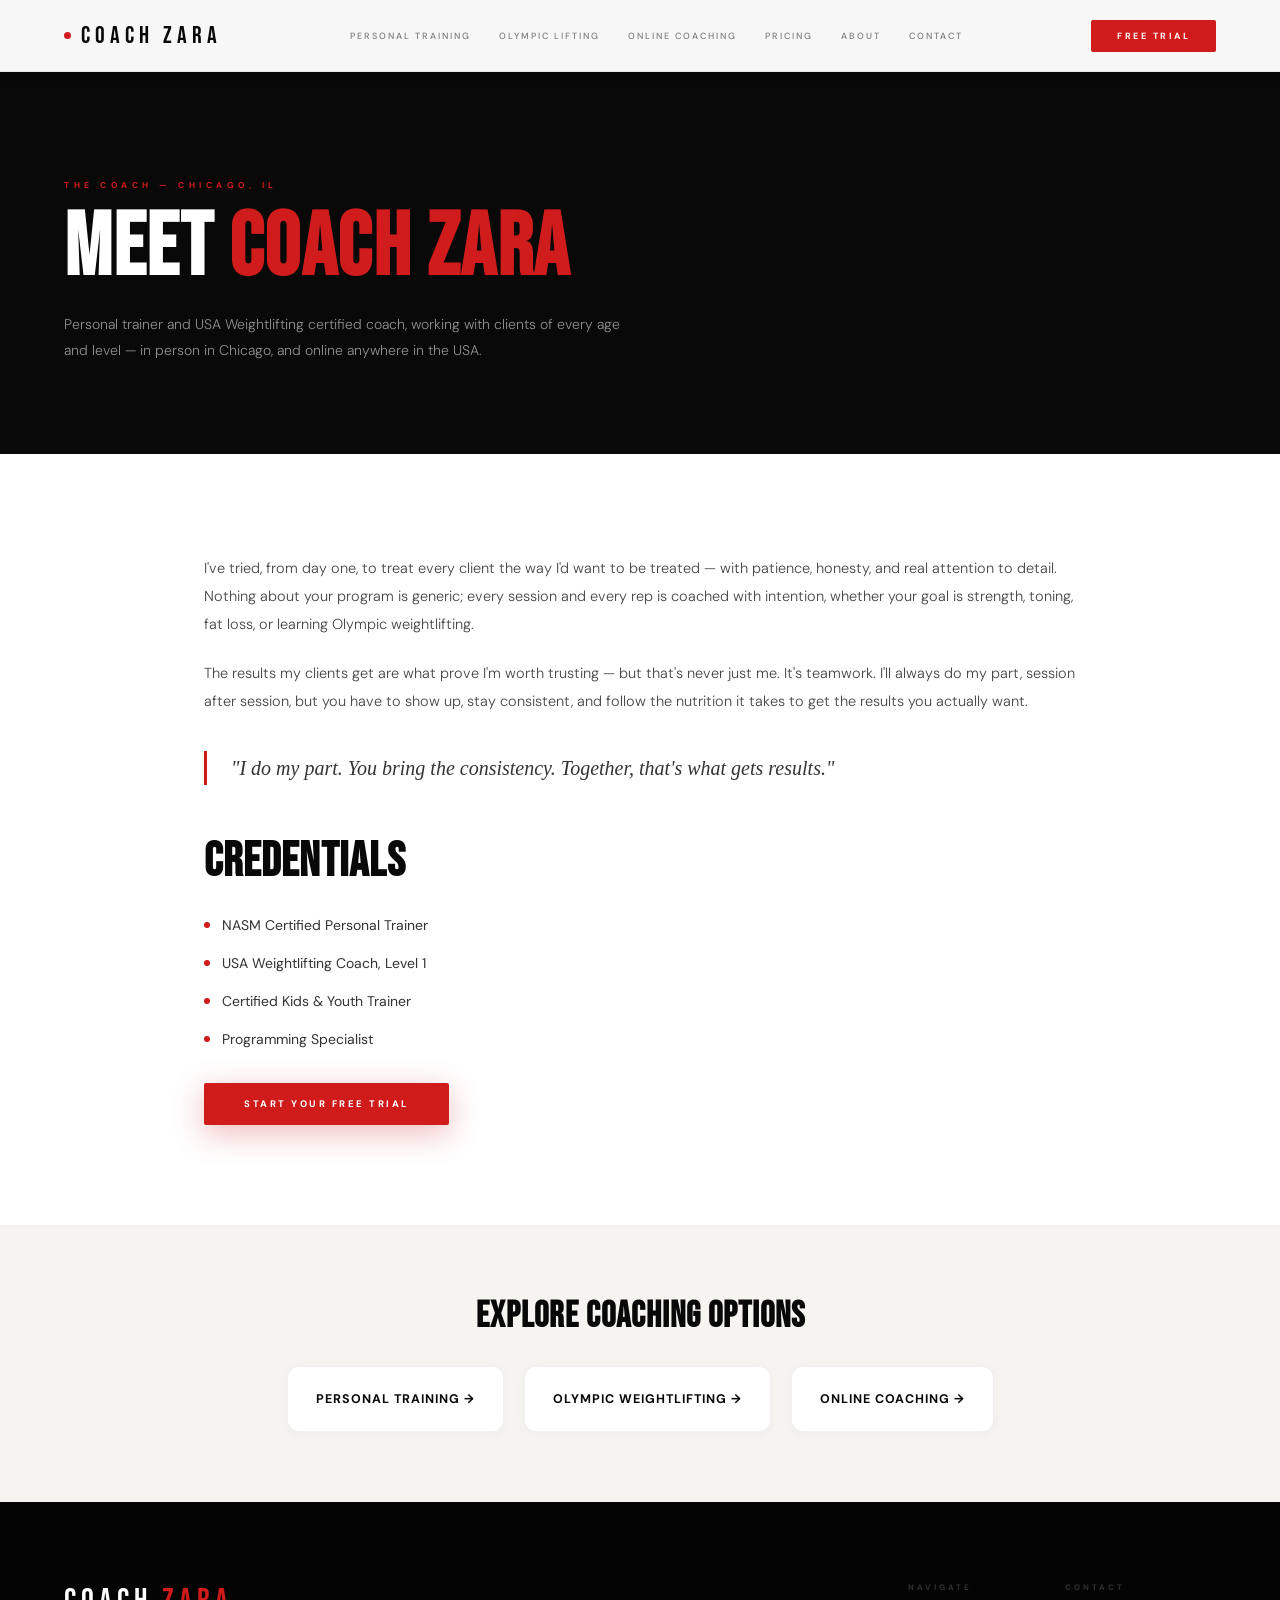
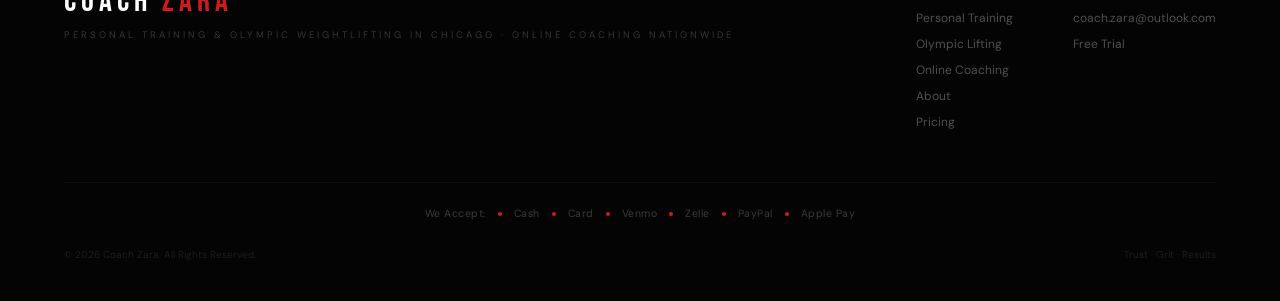
==== about.html @ c3acd4e8 "Add files via upload" ====
<!DOCTYPE html>
<html lang="en">
<head>
<meta charset="UTF-8">
<meta name="viewport" content="width=device-width, initial-scale=1.0">
<title>About Coach Zara | Personal Trainer in Chicago</title>
<meta name="description" content="Meet Coach Zara — NASM certified personal trainer and USA Weightlifting Level 1 coach in Chicago, training clients of all ages and fitness levels in person and online.">
<link rel="canonical" href="https://coachzara.com/about.html">
<meta property="og:title" content="About Coach Zara">
<meta property="og:description" content="NASM certified personal trainer and USA Weightlifting Level 1 coach based in Chicago.">
<meta property="og:type" content="website">
<meta property="og:url" content="https://coachzara.com/about.html">
<meta property="og:image" content="https://coachzara.com/coach-zara.jpg">
<meta name="twitter:card" content="summary_large_image">
<link rel="preconnect" href="https://fonts.googleapis.com">
<link href="https://fonts.googleapis.com/css2?family=Bebas+Neue&family=DM+Sans:ital,opsz,wght@0,9..40,200;0,9..40,300;0,9..40,400;0,9..40,500;0,9..40,700;1,9..40,300;1,9..40,400&display=swap" rel="stylesheet">
<link rel="stylesheet" href="style.css">
</head>
<body class="subpage">

<!-- NAV -->
<nav id="main-nav" class="solid">
  <a href="index.html" class="nav-logo"><span class="nav-dot"></span>COACH ZARA</a>
  <ul class="nav-links">
    <li><a href="personal-training-chicago.html">Personal Training</a></li>
    <li><a href="olympic-weightlifting-chicago.html">Olympic Lifting</a></li>
    <li><a href="online-coaching.html">Online Coaching</a></li>
    <li><a href="index.html#pricing">Pricing</a></li>
    <li><a href="about.html">About</a></li>
    <li><a href="index.html#contact">Contact</a></li>
  </ul>
  <a href="index.html#trial" class="nav-cta">Free Trial</a>
</nav>

<!-- HERO -->
<section class="page-hero">
  <div class="page-hero-eyebrow">The Coach — Chicago, IL</div>
  <h1 class="page-hero-h1">MEET <span class="red">COACH ZARA</span></h1>
  <p class="page-hero-sub">Personal trainer and USA Weightlifting certified coach, working with clients of every age and level — in person in Chicago, and online anywhere in the USA.</p>
</section>

<!-- CONTENT -->
<section class="content-section">
  <p class="content-p">I've tried, from day one, to treat every client the way I'd want to be treated — with patience, honesty, and real attention to detail. Nothing about your program is generic; every session and every rep is coached with intention, whether your goal is strength, toning, fat loss, or learning Olympic weightlifting.</p>
  <p class="content-p">The results my clients get are what prove I'm worth trusting — but that's never just me. It's teamwork. I'll always do my part, session after session, but you have to show up, stay consistent, and follow the nutrition it takes to get the results you actually want.</p>
  <div class="about-quote" style="margin:36px 0;">
    <p style="font-family:'Playfair Display',serif;font-style:italic;font-size:20px;color:#333;">"I do my part. You bring the consistency. Together, that's what gets results."</p>
  </div>

  <h2 class="content-h2" style="margin-top:48px;">Credentials</h2>
  <ul class="content-list">
    <li>NASM Certified Personal Trainer</li>
    <li>USA Weightlifting Coach, Level 1</li>
    <li>Certified Kids & Youth Trainer</li>
    <li>Programming Specialist</li>
  </ul>

  <div class="hero-btns" style="margin-top:32px;">
    <a href="index.html#trial" class="btn-red">Start Your Free Trial</a>
  </div>
</section>

<!-- RELATED -->
<section class="related-links">
  <div class="related-links-inner">
    <h3>Explore Coaching Options</h3>
    <div class="related-grid">
      <a href="personal-training-chicago.html" class="related-card">Personal Training →</a>
      <a href="olympic-weightlifting-chicago.html" class="related-card">Olympic Weightlifting →</a>
      <a href="online-coaching.html" class="related-card">Online Coaching →</a>
    </div>
  </div>
</section>

<!-- FOOTER -->
<footer>
  <div class="ft">
    <div class="ft-top">
      <div><div class="ft-logo">COACH <span>ZARA</span></div><div class="ft-sub">Personal Training & Olympic Weightlifting in Chicago · Online Coaching Nationwide</div></div>
      <div class="ft-links">
        <div class="ftc"><h5>Navigate</h5><ul><li><a href="personal-training-chicago.html">Personal Training</a></li><li><a href="olympic-weightlifting-chicago.html">Olympic Lifting</a></li><li><a href="online-coaching.html">Online Coaching</a></li><li><a href="about.html">About</a></li><li><a href="index.html#pricing">Pricing</a></li></ul></div>
        <div class="ftc"><h5>Contact</h5><ul><li><a href="mailto:coach.zara@outlook.com">coach.zara@outlook.com</a></li><li><a href="index.html#trial">Free Trial</a></li></ul></div>
      </div>
    </div>
    <div class="ft-payment"><span>We Accept:</span><div class="pdot"></div><span>Cash</span><div class="pdot"></div><span>Card</span><div class="pdot"></div><span>Venmo</span><div class="pdot"></div><span>Zelle</span><div class="pdot"></div><span>PayPal</span><div class="pdot"></div><span>Apple Pay</span></div>
    <div class="ft-bot"><p>© 2026 Coach Zara. All Rights Reserved.</p><p>Trust · Grit · Results</p></div>
  </div>
</footer>

<script>
window.addEventListener('scroll',()=>document.getElementById('main-nav').classList.toggle('solid',scrollY>10),{passive:true});
</script>
</body>
</html>
---- style.css ----
:root{
  --red:#D01B1B;--blk:#080808;--white:#fff;--off:#F6F4F1;--gray:#888;
  --redglow:rgba(208,27,27,.18);
}
*,*::before,*::after{margin:0;padding:0;box-sizing:border-box;}
html{scroll-behavior:smooth;}
body{font-family:'DM Sans',sans-serif;background:var(--white);color:var(--blk);overflow-x:hidden;cursor:none;}

/* grain */
body::after{content:'';position:fixed;inset:0;pointer-events:none;z-index:99900;
  opacity:.025;mix-blend-mode:overlay;
  background-image:url("data:image/svg+xml,%3Csvg viewBox='0 0 512 512' xmlns='http://www.w3.org/2000/svg'%3E%3Cfilter id='g'%3E%3CfeTurbulence type='fractalNoise' baseFrequency='0.75' numOctaves='4' stitchTiles='stitch'/%3E%3C/filter%3E%3Crect width='100%25' height='100%25' filter='url(%23g)'/%3E%3C/svg%3E");}

/* scroll progress */
#prog{position:fixed;top:0;left:0;height:2px;background:var(--red);z-index:99999;width:0;pointer-events:none;}

/* cursor */
#cur{position:fixed;width:8px;height:8px;background:var(--red);border-radius:50%;pointer-events:none;z-index:99990;transform:translate(-50%,-50%);}
#curR{position:fixed;width:32px;height:32px;border:1.5px solid var(--red);border-radius:50%;pointer-events:none;z-index:99989;transform:translate(-50%,-50%);opacity:.4;transition:width .25s,height .25s,opacity .25s;}
body.hov #curR{width:50px;height:50px;opacity:.7;}

/* loader */
#loader{position:fixed;inset:0;background:var(--blk);z-index:99980;display:flex;flex-direction:column;align-items:center;justify-content:center;transition:opacity .9s,visibility .9s;}
#loader.gone{opacity:0;visibility:hidden;pointer-events:none;}
.ldr-name{font-family:'Bebas Neue',sans-serif;font-size:80px;color:#fff;letter-spacing:10px;opacity:0;animation:fup .7s .2s forwards;}
.ldr-rule{width:0;height:1px;background:var(--red);margin-top:18px;animation:lrule 1.8s .4s ease forwards;}
.ldr-sub{font-size:9px;letter-spacing:6px;text-transform:uppercase;color:rgba(255,255,255,.3);margin-top:14px;opacity:0;animation:fup .6s .6s forwards;}
@keyframes fup{from{opacity:0;transform:translateY(14px)}to{opacity:1;transform:none}}
@keyframes lrule{to{width:200px;}}

/* nav */
nav{position:fixed;top:0;left:0;right:0;z-index:9000;display:flex;align-items:center;justify-content:space-between;padding:0 64px;height:72px;transition:all .4s;}
nav.solid{background:rgba(255,255,255,.97);backdrop-filter:blur(24px);border-bottom:1px solid rgba(0,0,0,.05);box-shadow:0 2px 24px rgba(0,0,0,.04);}
.nav-logo{font-family:'Bebas Neue',sans-serif;font-size:24px;letter-spacing:5px;color:#fff;text-decoration:none;display:flex;align-items:center;gap:10px;transition:color .3s;}
nav.solid .nav-logo{color:var(--blk);}
.nav-dot{width:7px;height:7px;background:var(--red);border-radius:50%;flex-shrink:0;animation:pulse 2s infinite;}
@keyframes pulse{0%,100%{box-shadow:0 0 0 0 var(--redglow)}50%{box-shadow:0 0 0 8px transparent}}
.nav-links{display:flex;list-style:none;}
.nav-links a{display:block;padding:0 14px;height:72px;line-height:72px;font-size:9px;letter-spacing:2px;font-weight:500;text-transform:uppercase;color:rgba(255,255,255,.6);text-decoration:none;position:relative;transition:color .2s;}
nav.solid .nav-links a{color:rgba(0,0,0,.5);}
.nav-links a::after{content:'';position:absolute;bottom:16px;left:14px;right:14px;height:1.5px;background:var(--red);transform:scaleX(0);transform-origin:left;transition:transform .3s;}
.nav-links a:hover{color:#fff;}
nav.solid .nav-links a:hover{color:var(--blk);}
.nav-links a:hover::after{transform:scaleX(1);}
.nav-cta{padding:10px 26px;background:var(--red);color:#fff;font-size:9px;letter-spacing:2.5px;font-weight:700;text-transform:uppercase;text-decoration:none;border-radius:2px;transition:background .25s,transform .2s;}
.nav-cta:hover{background:#ff2020;transform:translateY(-1px);}

/* ══════════════════════════════════════════════════════
   MEGA VIDEO ZONE
   ─ One fixed video behind sections 1, 2, 3
   ─ #video-zone is a tall wrapper div that defines
     how long the video "lasts" on screen
   ─ The fixed video fills viewport and stays put
   ─ All content (hero, marquee, services) is layered
     ON TOP with z-index, scrolling normally
   ─ When you scroll past #video-zone, the video
     disappears behind the next section
══════════════════════════════════════════════════════ */

/* The tall zone that the fixed video is "attached to" */
#video-zone{
  position:relative; /* so children with absolute positioning anchor here */
}

/* Fixed video — stays locked to viewport while inside the zone */
#bg-video-wrap{
  position:sticky;
  top:0;
  height:100vh;
  overflow:hidden;
  z-index:0;
}
#bg-video-wrap video{
  position:absolute;
  top:50%;left:50%;
  width:100%;
  min-height:100%;
  transform:translate(-50%,-50%);
  object-fit:cover;
  will-change:transform;
}
.bg-overlay{
  position:absolute;
  inset:0;
  /* gradient adapts as user scrolls deeper — JS updates opacity */
  background:linear-gradient(160deg,rgba(8,8,8,.88) 0%,rgba(8,8,8,.55) 55%,rgba(8,8,8,.12) 100%);
  transition:background .3s;
  pointer-events:none;
}

/* scrub progress bar fixed to bottom of viewport only while in zone */
#zone-prog{
  position:fixed;
  bottom:0;left:0;
  height:2px;
  background:var(--red);
  width:0%;
  z-index:8000;
  pointer-events:none;
  opacity:0;
  transition:opacity .3s;
}
#zone-prog.visible{opacity:1;}

/* All content inside #video-zone sits on top of the video */
.zone-content{
  position:relative;
  z-index:2;
  margin-top:-100vh; /* overlap the sticky video — content starts at top */
}

/* ── HERO ── */
.hero{
  min-height:100vh;
  display:flex;
  flex-direction:column;
  justify-content:center;
  padding:0 64px;
  padding-top:72px;
  position:relative;
}
@keyframes slideup{from{opacity:0;transform:translateY(20px)}to{opacity:1;transform:none}}
.hero-badge{display:inline-flex;align-items:center;gap:10px;padding:6px 16px;border:1px solid rgba(208,27,27,.4);border-radius:20px;width:fit-content;margin-bottom:28px;opacity:0;animation:slideup .6s 2.3s forwards;}
.hbdot{width:6px;height:6px;background:var(--red);border-radius:50%;animation:pulse 1.5s infinite;}
.hbtxt{font-size:8.5px;letter-spacing:3px;font-weight:700;text-transform:uppercase;color:var(--red);}
.hero-h1{font-family:'Bebas Neue',sans-serif;font-size:clamp(72px,10.5vw,148px);line-height:.88;letter-spacing:2px;color:#fff;margin-bottom:20px;opacity:0;animation:slideup .9s 2.4s forwards;}
.hero-h1 .red{color:var(--red);}
.hero-h1 .outline{-webkit-text-stroke:1.5px rgba(255,255,255,.3);color:transparent;}
.hero-sub{font-size:14px;color:rgba(255,255,255,.5);line-height:1.9;max-width:400px;font-weight:300;opacity:0;animation:slideup .6s 2.6s forwards;}
.hero-btns{display:flex;align-items:center;gap:18px;margin-top:36px;opacity:0;animation:slideup .6s 2.8s forwards;}
.hero-scroll-hint{position:absolute;bottom:40px;left:64px;display:flex;align-items:center;gap:12px;opacity:0;animation:slideup .5s 3.2s forwards;}
.hero-scroll-hint span{font-size:8px;letter-spacing:4px;text-transform:uppercase;color:rgba(255,255,255,.3);}
.scroll-line{width:48px;height:1px;background:rgba(255,255,255,.15);overflow:hidden;}
.scroll-line::after{content:'';display:block;width:100%;height:100%;background:var(--red);transform:translateX(-100%);animation:scrollpulse 2s 3.5s ease-in-out infinite;}
@keyframes scrollpulse{0%{transform:translateX(-100%)}100%{transform:translateX(100%)}}

/* buttons */
.btn-red{padding:15px 40px;background:var(--red);color:#fff;font-size:9.5px;letter-spacing:2.5px;font-weight:700;text-transform:uppercase;text-decoration:none;border-radius:2px;position:relative;overflow:hidden;transition:transform .2s,box-shadow .3s;box-shadow:0 8px 32px rgba(208,27,27,.3);}
.btn-red::before{content:'';position:absolute;inset:0;background:rgba(255,255,255,.12);transform:translateX(-101%);transition:transform .35s;}
.btn-red:hover::before{transform:translateX(0);}
.btn-red:hover{transform:translateY(-2px);box-shadow:0 16px 48px rgba(208,27,27,.45);}
.btn-ghost{font-size:9.5px;letter-spacing:2px;font-weight:600;text-transform:uppercase;color:rgba(255,255,255,.6);text-decoration:none;display:flex;align-items:center;gap:10px;transition:color .2s;}
.btn-ghost:hover{color:#fff;}
.bgarr{width:36px;height:36px;border-radius:50%;border:1.5px solid rgba(255,255,255,.2);display:flex;align-items:center;justify-content:center;transition:all .3s;}
.btn-ghost:hover .bgarr{background:var(--red);border-color:var(--red);}

/* ── MARQUEE — inside zone so video shows through ── */
.marquee{overflow:hidden;background:rgba(0,0,0,.7);backdrop-filter:blur(8px);padding:13px 0;border-top:1px solid rgba(255,255,255,.05);border-bottom:1px solid rgba(255,255,255,.05);}
.mq-track{display:flex;width:max-content;animation:mq 24s linear infinite;}
.mq-item{display:flex;align-items:center;gap:22px;padding:0 22px;white-space:nowrap;font-size:9.5px;font-weight:700;letter-spacing:3px;text-transform:uppercase;color:rgba(255,255,255,.5);}
.mq-sep{width:4px;height:4px;background:var(--red);border-radius:50%;}
@keyframes mq{from{transform:translateX(0)}to{transform:translateX(-50%)}}

/* ── SERVICES — inside zone, semi-transparent bg so video peeks through ── */
.services{padding:80px 64px 120px;}
.services-inner-bg{
  position:absolute;inset:0;
  background:linear-gradient(to bottom,rgba(8,8,8,.82) 0%,rgba(8,8,8,.92) 100%);
  pointer-events:none;
}
.services-content{position:relative;z-index:1;}
.svc-grid{display:grid;grid-template-columns:repeat(3,1fr);gap:1px;background:rgba(255,255,255,.06);max-width:1240px;margin:64px auto 0;}
.svc-card{background:rgba(255,255,255,.03);border:1px solid rgba(255,255,255,.06);padding:40px 32px;position:relative;overflow:hidden;cursor:none;transition:background .3s,border-color .3s;}
.svc-card::before{content:'';position:absolute;inset:0;background:var(--red);clip-path:polygon(0 100%,100% 100%,100% 100%,0 100%);transition:clip-path .55s cubic-bezier(.77,0,.18,1);opacity:.85;}
.svc-card:hover::before{clip-path:polygon(0 0,100% 0,100% 100%,0 100%);}
.svc-card::after{content:'';position:absolute;bottom:0;left:0;right:0;height:2px;background:var(--red);transform:scaleX(0);transition:transform .4s;}
.svc-card:hover::after{transform:scaleX(1);}
.svc-z{position:relative;z-index:1;}
.svc-num{font-family:'Bebas Neue',sans-serif;font-size:48px;color:rgba(255,255,255,.06);line-height:1;margin-bottom:8px;transition:color .3s;}
.svc-card:hover .svc-num{color:rgba(255,255,255,.12);}
.svc-icon{width:40px;height:40px;background:rgba(208,27,27,.15);border-radius:6px;display:flex;align-items:center;justify-content:center;margin-bottom:16px;transition:background .3s;}
.svc-card:hover .svc-icon{background:rgba(255,255,255,.15);}
.svc-icon svg{stroke:var(--red);transition:stroke .3s;}
.svc-card:hover .svc-icon svg{stroke:#fff;}
.svc-name{font-size:11px;font-weight:700;letter-spacing:2px;text-transform:uppercase;color:#fff;margin-bottom:10px;}
.svc-desc{font-size:12px;color:rgba(255,255,255,.45);line-height:1.85;font-weight:300;transition:color .3s;}
.svc-card:hover .svc-desc{color:rgba(255,255,255,.75);}
.svc-price{margin-top:16px;font-size:10.5px;font-weight:700;letter-spacing:1.5px;text-transform:uppercase;color:var(--red);}
.svc-card:hover .svc-price{color:#fff;}
.svc-arr{position:absolute;top:24px;right:24px;width:26px;height:26px;border:1px solid rgba(255,255,255,.12);border-radius:50%;display:flex;align-items:center;justify-content:center;z-index:2;transition:all .35s;}
.svc-card:hover .svc-arr{background:rgba(255,255,255,.2);border-color:rgba(255,255,255,.3);transform:rotate(45deg);}
.svc-card:hover .svc-arr svg{stroke:#fff;}
.svc-price{font-size:15px;font-weight:700;color:var(--red);letter-spacing:.5px;margin-top:14px;}

/* section eyebrow shared */
.seyebrow{display:flex;align-items:center;justify-content:center;gap:14px;margin-bottom:14px;}
.ey-line{width:32px;height:1.5px;background:var(--red);}
.ey-txt{font-size:8.5px;letter-spacing:4.5px;text-transform:uppercase;font-weight:700;color:var(--red);}
.sh2{font-family:'Bebas Neue',sans-serif;font-size:clamp(40px,5.5vw,72px);letter-spacing:2px;text-align:center;line-height:1;}
.sh2.light{color:#fff;}
.sh2.dark{color:var(--blk);}
.ssub{font-size:13.5px;line-height:1.9;font-weight:300;text-align:center;max-width:560px;margin:14px auto 0;}
.ssub.light{color:rgba(255,255,255,.45);}
.ssub.dark{color:var(--gray);}

/* ─── EVERYTHING BELOW video zone is solid white ─── */

/* reveal animations */
.rv{opacity:0;transform:translateY(32px);transition:opacity .8s ease,transform .8s ease;}
.rv-l{opacity:0;transform:translateX(-32px);transition:opacity .8s ease,transform .8s ease;}
.rv-r{opacity:0;transform:translateX(32px);transition:opacity .8s ease,transform .8s ease;}
.rv.on,.rv-l.on,.rv-r.on{opacity:1;transform:none;}
.d1{transition-delay:.07s}.d2{transition-delay:.14s}.d3{transition-delay:.21s}
.d4{transition-delay:.28s}.d5{transition-delay:.35s}.d6{transition-delay:.42s}

/* ── VIDEO BREAK (video 1 again, scrub) — between focus and certs ── */
.scrub-box{
  position:relative;
  width:100%;
  overflow:hidden;
  display:block;
}
.scrub-video{
  position:relative;
  width:100%;
  height:100%;
}
.scrub-video video{
  width:100%;
  height:100%;
  object-fit:cover;
  display:block;
}
/* overlay and text anchor to the scrub-box, not the video */
.scrub-overlay-grad{
  position:absolute;
  inset:0;
  pointer-events:none;
  z-index:1;
}
.scrub-text-layer{
  position:absolute;
  inset:0;
  display:flex;
  flex-direction:column;
  justify-content:center;
  padding:0 64px;
  z-index:2;
}
.scrub-prog-bar{
  position:absolute;
  bottom:0;left:0;
  height:3px;
  background:var(--red);
  width:0%;
  z-index:3;
  transition:width .08s linear;
}

.break-text-inner{max-width:640px;}
.bt-eye{font-size:8.5px;letter-spacing:5px;text-transform:uppercase;color:var(--red);margin-bottom:14px;opacity:0;transform:translateY(14px);transition:opacity .7s,transform .7s;}
.bt-h{font-family:'Bebas Neue',sans-serif;font-size:clamp(48px,7.5vw,100px);color:#fff;line-height:.9;letter-spacing:2px;margin-bottom:18px;opacity:0;transform:translateY(18px);transition:opacity .7s .1s,transform .7s .1s;}
.bt-p{font-size:14px;color:rgba(255,255,255,.48);line-height:1.9;font-weight:300;max-width:480px;opacity:0;transform:translateY(12px);transition:opacity .7s .18s,transform .7s .18s;}
.break-text-inner.vis .bt-eye,.break-text-inner.vis .bt-h,.break-text-inner.vis .bt-p{opacity:1;transform:none;}
.bt-right-inner{max-width:560px;text-align:right;}
.bt-q{font-family:'Playfair Display',serif;font-size:clamp(26px,3.5vw,52px);font-style:italic;color:#fff;line-height:1.25;margin-bottom:14px;opacity:0;transform:translateX(16px);transition:opacity .8s,transform .8s;}
.bt-q em{font-style:normal;color:var(--red);}
.bt-by{font-size:9px;letter-spacing:4px;text-transform:uppercase;color:rgba(255,255,255,.28);opacity:0;transform:translateX(10px);transition:opacity .8s .15s,transform .8s .15s;}
.bt-right-inner.vis .bt-q,.bt-right-inner.vis .bt-by{opacity:1;transform:none;}

/* ── FOCUS ── */
.focus{background:var(--off);padding:120px 64px;}
.focus-grid{display:grid;grid-template-columns:1fr 1fr;gap:2px;max-width:1240px;margin:64px auto 0;background:rgba(0,0,0,.05);}
.fc{background:var(--white);padding:60px 52px;position:relative;overflow:hidden;cursor:none;transition:transform .3s,box-shadow .3s;}
.fc:hover{transform:translateY(-4px);box-shadow:0 24px 60px rgba(0,0,0,.07);}
.fc::before{content:'';position:absolute;top:0;left:0;width:3px;height:0;background:var(--red);transition:height .5s cubic-bezier(.77,0,.18,1);}
.fc.on::before,.fc:hover::before{height:100%;}
.fc-tag{font-size:8px;letter-spacing:3px;text-transform:uppercase;font-weight:700;color:var(--red);margin-bottom:14px;}
.fc-h{font-family:'Bebas Neue',sans-serif;font-size:clamp(28px,3.2vw,46px);color:var(--blk);letter-spacing:1px;line-height:.95;margin-bottom:16px;}
.fc-p{font-size:13px;color:#555;line-height:2;font-weight:300;}

/* ── CERTS ── */
.certs{background:var(--blk);padding:120px 64px;}
.certs-grid{display:grid;grid-template-columns:repeat(4,1fr);gap:2px;max-width:1240px;margin:64px auto 0;background:rgba(255,255,255,.03);}
.cert{background:var(--blk);padding:48px 28px;text-align:center;position:relative;overflow:hidden;cursor:none;transition:background .3s;}
.cert::before{content:'';position:absolute;top:0;left:0;right:0;height:2px;background:var(--red);transform:scaleX(0);transform-origin:left;transition:transform .45s cubic-bezier(.77,0,.18,1);}
.cert.on::before,.cert:hover::before{transform:scaleX(1);}
.cert:hover{background:#111;}
.ci-box{width:52px;height:52px;border:1.5px solid rgba(208,27,27,.25);border-radius:50%;display:flex;align-items:center;justify-content:center;margin:0 auto 18px;transition:all .3s;}
.cert:hover .ci-box{background:var(--red);border-color:var(--red);}
.ci-box svg{stroke:var(--red);transition:stroke .3s;}
.cert:hover .ci-box svg{stroke:#fff;}
.cert-name{font-size:10px;font-weight:700;letter-spacing:2px;text-transform:uppercase;color:#fff;line-height:1.5;}
.cert-extra{max-width:1240px;margin:40px auto 0;display:flex;align-items:center;justify-content:center;gap:12px;color:rgba(255,255,255,.28);font-size:11px;letter-spacing:1px;}
.cedot{width:5px;height:5px;background:var(--red);border-radius:50%;}

/* ── ONLINE ── */
.online{background:var(--white);padding:120px 64px;}
.online-grid{display:grid;grid-template-columns:1fr 1fr;gap:56px;max-width:1240px;margin:64px auto 0;}
.oc{padding:52px;border:1px solid rgba(0,0,0,.07);position:relative;overflow:hidden;transition:border-color .35s,box-shadow .35s;cursor:none;}
.oc::after{content:'';position:absolute;bottom:0;left:0;width:0;height:3px;background:var(--red);transition:width .55s cubic-bezier(.77,0,.18,1);}
.oc:hover{border-color:rgba(208,27,27,.2);box-shadow:0 14px 52px rgba(208,27,27,.07);}
.oc:hover::after{width:100%;}
.oc-bg{font-family:'Bebas Neue',sans-serif;font-size:90px;color:rgba(0,0,0,.03);position:absolute;top:14px;right:22px;line-height:1;pointer-events:none;}
.oc-tag{font-size:8px;letter-spacing:3px;text-transform:uppercase;font-weight:700;color:var(--red);margin-bottom:11px;}
.oc-h{font-family:'Bebas Neue',sans-serif;font-size:42px;letter-spacing:1px;color:var(--blk);margin-bottom:14px;}
.oc-p{font-size:13px;color:#555;line-height:1.95;font-weight:300;margin-bottom:18px;}
.oc-list{list-style:none;display:flex;flex-direction:column;gap:9px;}
.oc-list li{font-size:12px;color:#444;display:flex;align-items:flex-start;gap:10px;}
.oc-list li::before{content:'';width:5px;height:5px;background:var(--red);border-radius:50%;flex-shrink:0;margin-top:6px;}

/* ── ABOUT ── */
.about{background:var(--white);padding:120px 64px;}
.about-grid{display:grid;grid-template-columns:.85fr 1.15fr;gap:72px;max-width:1180px;margin:64px auto 0;align-items:center;}
.about-photo{aspect-ratio:4/5;background:linear-gradient(160deg,#f7f6f4,#ececea);border-radius:16px;display:flex;flex-direction:column;align-items:center;justify-content:center;gap:14px;text-align:center;position:relative;overflow:hidden;box-shadow:0 20px 50px rgba(0,0,0,.1);}
.about-photo::before{content:'';position:absolute;inset:0;background:linear-gradient(160deg,transparent 40%,rgba(208,27,27,.05) 100%);pointer-events:none;}
.about-photo svg{stroke:#c4c4c0;position:relative;z-index:1;}
.about-photo span{font-size:9.5px;letter-spacing:2px;text-transform:uppercase;font-weight:700;color:#aaa;max-width:180px;line-height:1.7;position:relative;z-index:1;}
.about-eyebrow{font-size:8.5px;letter-spacing:4.5px;text-transform:uppercase;font-weight:700;color:var(--red);margin-bottom:14px;}
.about-h{font-family:'Bebas Neue',sans-serif;font-size:clamp(34px,4.2vw,58px);color:var(--blk);letter-spacing:1px;line-height:.95;margin-bottom:24px;}
.about-p{font-size:14px;color:#444;line-height:1.95;font-weight:300;margin-bottom:18px;}
.about-p:last-of-type{margin-bottom:0;}
.about-quote{border-left:3px solid var(--red);padding-left:24px;margin-top:30px;}
.about-quote p{font-family:'Playfair Display',serif;font-style:italic;font-size:17px;color:var(--blk);line-height:1.7;}
.about-stats{display:flex;gap:0;margin-top:36px;padding-top:28px;border-top:1px solid rgba(0,0,0,.07);}
.about-stat{flex:1;padding-right:24px;}
.about-stat-num{font-family:'Bebas Neue',sans-serif;font-size:32px;color:var(--red);letter-spacing:.5px;line-height:1;}
.about-stat-lbl{font-size:9px;letter-spacing:1.5px;text-transform:uppercase;color:#999;margin-top:8px;font-weight:600;}

/* ── PRICING ── */
.pricing{background:var(--off);padding:120px 64px;}
.price-grid{display:grid;grid-template-columns:1fr;gap:22px;max-width:900px;margin:64px auto 0;}
.price-card{background:var(--white);border:1px solid rgba(0,0,0,.06);border-radius:14px;padding:40px 40px 36px;position:relative;overflow:hidden;transition:transform .3s,box-shadow .3s,border-color .3s;box-shadow:0 2px 18px rgba(0,0,0,.03);}
.price-card:hover{transform:translateY(-5px);box-shadow:0 26px 60px rgba(0,0,0,.09);border-color:rgba(208,27,27,.15);}
.price-card::before{content:'';position:absolute;top:0;left:0;width:100%;height:3px;background:var(--red);transform:scaleX(0);transform-origin:left;transition:transform .5s cubic-bezier(.77,0,.18,1);}
.price-card.on::before,.price-card:hover::before{transform:scaleX(1);}
.price-card.full{grid-column:1 / -1;}
.price-icon{width:46px;height:46px;border-radius:12px;background:rgba(208,27,27,.08);display:flex;align-items:center;justify-content:center;margin-bottom:20px;transition:background .3s;}
.price-card:hover .price-icon{background:var(--red);}
.price-icon svg{stroke:var(--red);transition:stroke .3s;}
.price-card:hover .price-icon svg{stroke:#fff;}
.price-tag{font-size:8px;letter-spacing:3px;text-transform:uppercase;font-weight:700;color:var(--red);margin-bottom:10px;}
.price-h{font-family:'Bebas Neue',sans-serif;font-size:clamp(24px,2.6vw,34px);color:var(--blk);letter-spacing:1px;line-height:1;margin-bottom:6px;}
.price-note{font-size:11.5px;color:#888;font-weight:300;margin-bottom:26px;}
table.price-table{width:100%;border-collapse:collapse;margin-bottom:18px;}
table.price-table th{font-size:8.5px;letter-spacing:1.5px;text-transform:uppercase;font-weight:700;color:#999;text-align:left;padding:0 10px 12px 0;border-bottom:1.5px solid rgba(0,0,0,.08);}
table.price-table td{font-size:12.5px;color:#333;padding:13px 10px;border-bottom:1px solid rgba(0,0,0,.05);border-radius:0;}
table.price-table tr:last-child td{border-bottom:none;}
table.price-table td:first-child{padding-left:12px;border-radius:8px 0 0 8px;}
table.price-table td:last-child{padding-right:12px;border-radius:0 8px 8px 0;}
table.price-table td.pt-pkg{font-weight:700;color:var(--blk);}
table.price-table td.pt-price{font-weight:700;color:var(--red);font-size:13.5px;}
table.price-table td.pt-save{color:#2a9d5c;font-size:11px;font-weight:600;}
table.price-table tr.pt-best td{background:rgba(208,27,27,.045);}
.pt-badge{display:inline-block;margin-left:8px;font-size:7px;letter-spacing:1px;font-weight:700;text-transform:uppercase;color:#fff;background:var(--red);padding:3px 8px;border-radius:20px;vertical-align:middle;white-space:nowrap;}
.price-fine{font-size:11px;color:#999;line-height:1.75;font-weight:300;}
.price-fine strong{color:#555;}

/* tiered pricing cards (subscriptions / packages with feature lists) */
.tier-grid{display:grid;grid-template-columns:repeat(3,1fr);gap:16px;margin-top:6px;}
.tier-grid.two{grid-template-columns:repeat(2,1fr);}
.tier{border:1px solid rgba(0,0,0,.08);border-radius:12px;padding:28px 22px;position:relative;background:#fcfcfb;transition:transform .3s,box-shadow .3s,border-color .3s,background .3s;}
.tier:hover{transform:translateY(-4px);box-shadow:0 18px 38px rgba(0,0,0,.06);}
.tier.popular{border-color:var(--red);background:#fff;box-shadow:0 14px 38px rgba(208,27,27,.12);}
.tier-badge{position:absolute;top:-11px;left:50%;transform:translateX(-50%);background:var(--red);color:#fff;font-size:7.5px;letter-spacing:1.5px;font-weight:700;text-transform:uppercase;padding:5px 13px;border-radius:20px;white-space:nowrap;box-shadow:0 4px 14px rgba(208,27,27,.35);}
.tier-name{font-size:9.5px;letter-spacing:1.5px;text-transform:uppercase;font-weight:700;color:#999;margin-bottom:12px;}
.tier.popular .tier-name{color:var(--red);}
.tier-price{font-family:'Bebas Neue',sans-serif;font-size:36px;color:var(--blk);letter-spacing:.5px;line-height:1;}
.tier-price span{font-size:11px;font-family:'DM Sans',sans-serif;font-weight:400;color:#999;text-transform:none;letter-spacing:0;margin-left:3px;}
.tier-save{font-size:10px;font-weight:700;color:#2a9d5c;margin-top:6px;}
.tier-desc{font-size:11.5px;color:#666;line-height:1.75;font-weight:300;margin-top:14px;}
.tier-list{list-style:none;margin-top:16px;display:flex;flex-direction:column;gap:9px;}
.tier-list li{font-size:11.5px;color:#444;display:flex;align-items:flex-start;gap:8px;line-height:1.55;}
.tier-list li::before{content:'';width:5px;height:5px;background:var(--red);border-radius:50%;flex-shrink:0;margin-top:6px;}

.price-payment{max-width:1240px;margin:52px auto 0;text-align:center;display:flex;align-items:center;justify-content:center;gap:12px;color:#888;font-size:11.5px;letter-spacing:.5px;flex-wrap:wrap;}
.price-payment .pdot{width:5px;height:5px;background:var(--red);border-radius:50%;flex-shrink:0;}
.ft-payment{max-width:1240px;margin:24px auto 0;text-align:center;display:flex;align-items:center;justify-content:center;gap:12px;color:rgba(255,255,255,.22);font-size:10.5px;letter-spacing:.5px;flex-wrap:wrap;}
.ft-payment .pdot{width:4px;height:4px;background:var(--red);border-radius:50%;flex-shrink:0;}

/* ── FREE TRIAL BANNER ── */
.trial-banner{background:var(--blk);padding:80px 64px;text-align:center;position:relative;overflow:hidden;}
.trial-eye{font-size:8.5px;letter-spacing:4.5px;text-transform:uppercase;font-weight:700;color:var(--red);margin-bottom:14px;}
.trial-h{font-family:'Bebas Neue',sans-serif;font-size:clamp(36px,5vw,64px);color:#fff;letter-spacing:1.5px;line-height:1;margin-bottom:16px;}
.trial-h .red{color:var(--red);}
.trial-p{font-size:13.5px;color:rgba(255,255,255,.5);max-width:520px;margin:0 auto 32px;line-height:1.85;font-weight:300;}

/* ── CTA ── */
.cta-section{position:relative;overflow:hidden;}
.cta-vwrap{position:absolute;inset:0;z-index:0;}
.cta-vwrap video{width:100%;height:100%;object-fit:cover;opacity:.22;}
.cta-voverlay{position:absolute;inset:0;background:linear-gradient(to top,rgba(8,8,8,.99) 0%,rgba(8,8,8,.78) 100%);z-index:1;}
.cta-content{position:relative;z-index:2;padding:140px 64px;text-align:center;}
.cta-h{font-family:'Bebas Neue',sans-serif;font-size:clamp(52px,8vw,108px);color:#fff;letter-spacing:2px;line-height:.9;margin-bottom:22px;}
.cta-h .red{color:var(--red);}
.cta-p{font-size:15px;color:rgba(255,255,255,.42);max-width:500px;margin:0 auto 52px;line-height:1.9;font-weight:300;}
.cta-btns{display:flex;align-items:center;justify-content:center;gap:18px;margin-bottom:56px;flex-wrap:wrap;}
.btn-cta{padding:18px 52px;background:var(--red);color:#fff;font-size:10px;letter-spacing:3px;font-weight:700;text-transform:uppercase;text-decoration:none;border-radius:2px;position:relative;overflow:hidden;transition:transform .2s,box-shadow .3s;box-shadow:0 8px 36px rgba(208,27,27,.4);}
.btn-cta::before{content:'';position:absolute;inset:0;background:rgba(255,255,255,.1);transform:translateX(-101%);transition:transform .35s;}
.btn-cta:hover::before{transform:translateX(0);}
.btn-cta:hover{transform:translateY(-2px);box-shadow:0 16px 56px rgba(208,27,27,.55);}
.btn-cta-out{padding:17px 40px;border:1.5px solid rgba(255,255,255,.18);color:rgba(255,255,255,.6);font-size:10px;letter-spacing:3px;font-weight:700;text-transform:uppercase;text-decoration:none;border-radius:2px;transition:all .3s;}
.btn-cta-out:hover{border-color:var(--red);color:#fff;}
.cstrip{display:flex;align-items:center;justify-content:center;gap:48px;flex-wrap:wrap;}
.citem{display:flex;align-items:center;gap:12px;color:rgba(255,255,255,.32);font-size:12.5px;transition:color .3s;}
.citem:hover{color:rgba(255,255,255,.85);}
.citem a{color:inherit;text-decoration:none;}
.cicon{width:38px;height:38px;border:1px solid rgba(255,255,255,.08);border-radius:50%;display:flex;align-items:center;justify-content:center;transition:all .3s;}
.citem:hover .cicon{background:var(--red);border-color:var(--red);}

/* ── FOOTER ── */
footer{background:#040404;padding:80px 64px 40px;}
.ft{max-width:1240px;margin:0 auto;}
.ft-top{display:flex;align-items:flex-start;justify-content:space-between;gap:48px;padding-bottom:52px;border-bottom:1px solid rgba(255,255,255,.04);}
.ft-logo{font-family:'Bebas Neue',sans-serif;font-size:32px;letter-spacing:5px;color:#fff;}
.ft-logo span{color:var(--red);}
.ft-sub{font-size:9.5px;letter-spacing:3px;color:rgba(255,255,255,.2);margin-top:8px;text-transform:uppercase;}
.ft-links{display:flex;gap:52px;}
.ftc h5{font-size:8px;letter-spacing:3px;text-transform:uppercase;color:rgba(255,255,255,.18);margin-bottom:18px;font-weight:700;}
.ftc ul{list-style:none;display:flex;flex-direction:column;gap:10px;}
.ftc ul li a{font-size:12px;color:rgba(255,255,255,.3);text-decoration:none;transition:color .2s;display:flex;align-items:center;gap:8px;}
.ftc ul li a::before{content:'';width:0;height:1.5px;background:var(--red);transition:width .25s;flex-shrink:0;}
.ftc ul li a:hover::before{width:10px;}
.ftc ul li a:hover{color:rgba(255,255,255,.8);}
.ft-bot{max-width:1240px;margin:28px auto 0;display:flex;align-items:center;justify-content:space-between;flex-wrap:wrap;gap:12px;}
.ft-bot p{font-size:10px;color:rgba(255,255,255,.1);}
.ft-tag2{text-align:center;margin-top:28px;}
.ft-tag2 p{font-size:8px;letter-spacing:6px;text-transform:uppercase;color:rgba(208,27,27,.35);}

/* responsive */
@media(max-width:1100px){
  .testi-grid-wrap{grid-template-columns:1fr 1fr!important;}
  .testi-grid-wrap [style*="grid-row:span 2"]{grid-row:span 1!important;}
  nav,section,.cta-content,footer{padding-left:32px!important;padding-right:32px!important;}
  .svc-grid,.focus-grid,.certs-grid,.online-grid{grid-template-columns:1fr 1fr!important;}
  .about-grid{grid-template-columns:1fr!important;}
  .ft-top{flex-direction:column;}
  .scrub-text-layer,.hero{padding-left:32px!important;padding-right:32px!important;}
}
@media(max-width:700px){
  .testi-grid-wrap{grid-template-columns:1fr!important;}
  nav{padding:0 20px!important;}
  nav{justify-content:flex-start!important;}
  .nav-links,.nav-cta{display:none!important;}
  .svc-grid,.focus-grid,.certs-grid,.online-grid{grid-template-columns:1fr!important;}
}

/* ══════════════════════════════════════════
   SUBPAGE SHARED STYLES (used by service pages,
   about page, etc. — simpler than the homepage's
   video-scrub hero, but same visual language)
══════════════════════════════════════════ */
.page-hero{background:var(--blk);padding:180px 64px 90px;position:relative;overflow:hidden;}
.page-hero-eyebrow{font-size:8.5px;letter-spacing:4.5px;text-transform:uppercase;font-weight:700;color:var(--red);margin-bottom:16px;}
.page-hero-h1{font-family:'Bebas Neue',sans-serif;font-size:clamp(44px,7vw,88px);line-height:.95;letter-spacing:1.5px;color:#fff;max-width:900px;margin-bottom:20px;}
.page-hero-h1 .red{color:var(--red);}
.page-hero-sub{font-size:14px;color:rgba(255,255,255,.55);line-height:1.9;max-width:560px;font-weight:300;}

.content-section{padding:100px 64px;max-width:1000px;margin:0 auto;}
.content-section.narrow{max-width:760px;}
.content-h2{font-family:'Bebas Neue',sans-serif;font-size:clamp(30px,4vw,48px);letter-spacing:1px;color:var(--blk);margin-bottom:20px;}
.content-p{font-size:14.5px;line-height:1.95;color:#444;font-weight:300;margin-bottom:20px;}
.content-list{list-style:none;margin:24px 0;display:flex;flex-direction:column;gap:14px;}
.content-list li{font-size:14px;color:#333;display:flex;align-items:flex-start;gap:12px;line-height:1.7;}
.content-list li::before{content:'';width:6px;height:6px;background:var(--red);border-radius:50%;flex-shrink:0;margin-top:8px;}

.related-links{background:var(--off);padding:70px 64px;text-align:center;}
.related-links-inner{max-width:900px;margin:0 auto;}
.related-links h3{font-family:'Bebas Neue',sans-serif;font-size:clamp(24px,3vw,36px);color:var(--blk);margin-bottom:28px;letter-spacing:1px;}
.related-grid{display:flex;justify-content:center;gap:20px;flex-wrap:wrap;}
.related-card{background:#fff;border:1px solid rgba(0,0,0,.06);border-radius:12px;padding:24px 28px;text-decoration:none;color:var(--blk);font-size:12.5px;font-weight:700;letter-spacing:1px;text-transform:uppercase;transition:all .3s;box-shadow:0 2px 12px rgba(0,0,0,.03);}
.related-card:hover{border-color:var(--red);color:var(--red);transform:translateY(-3px);box-shadow:0 14px 32px rgba(0,0,0,.08);}

/* simple nav for subpages (no video zone behind it, needs solid state by default) */
body.subpage nav{background:rgba(255,255,255,.97);backdrop-filter:blur(24px);border-bottom:1px solid rgba(0,0,0,.05);box-shadow:0 2px 24px rgba(0,0,0,.04);}
body.subpage .nav-logo{color:var(--blk);}
body.subpage .nav-links a{color:rgba(0,0,0,.5);}
body.subpage .nav-links a:hover{color:var(--blk);}
body.subpage{cursor:auto;}
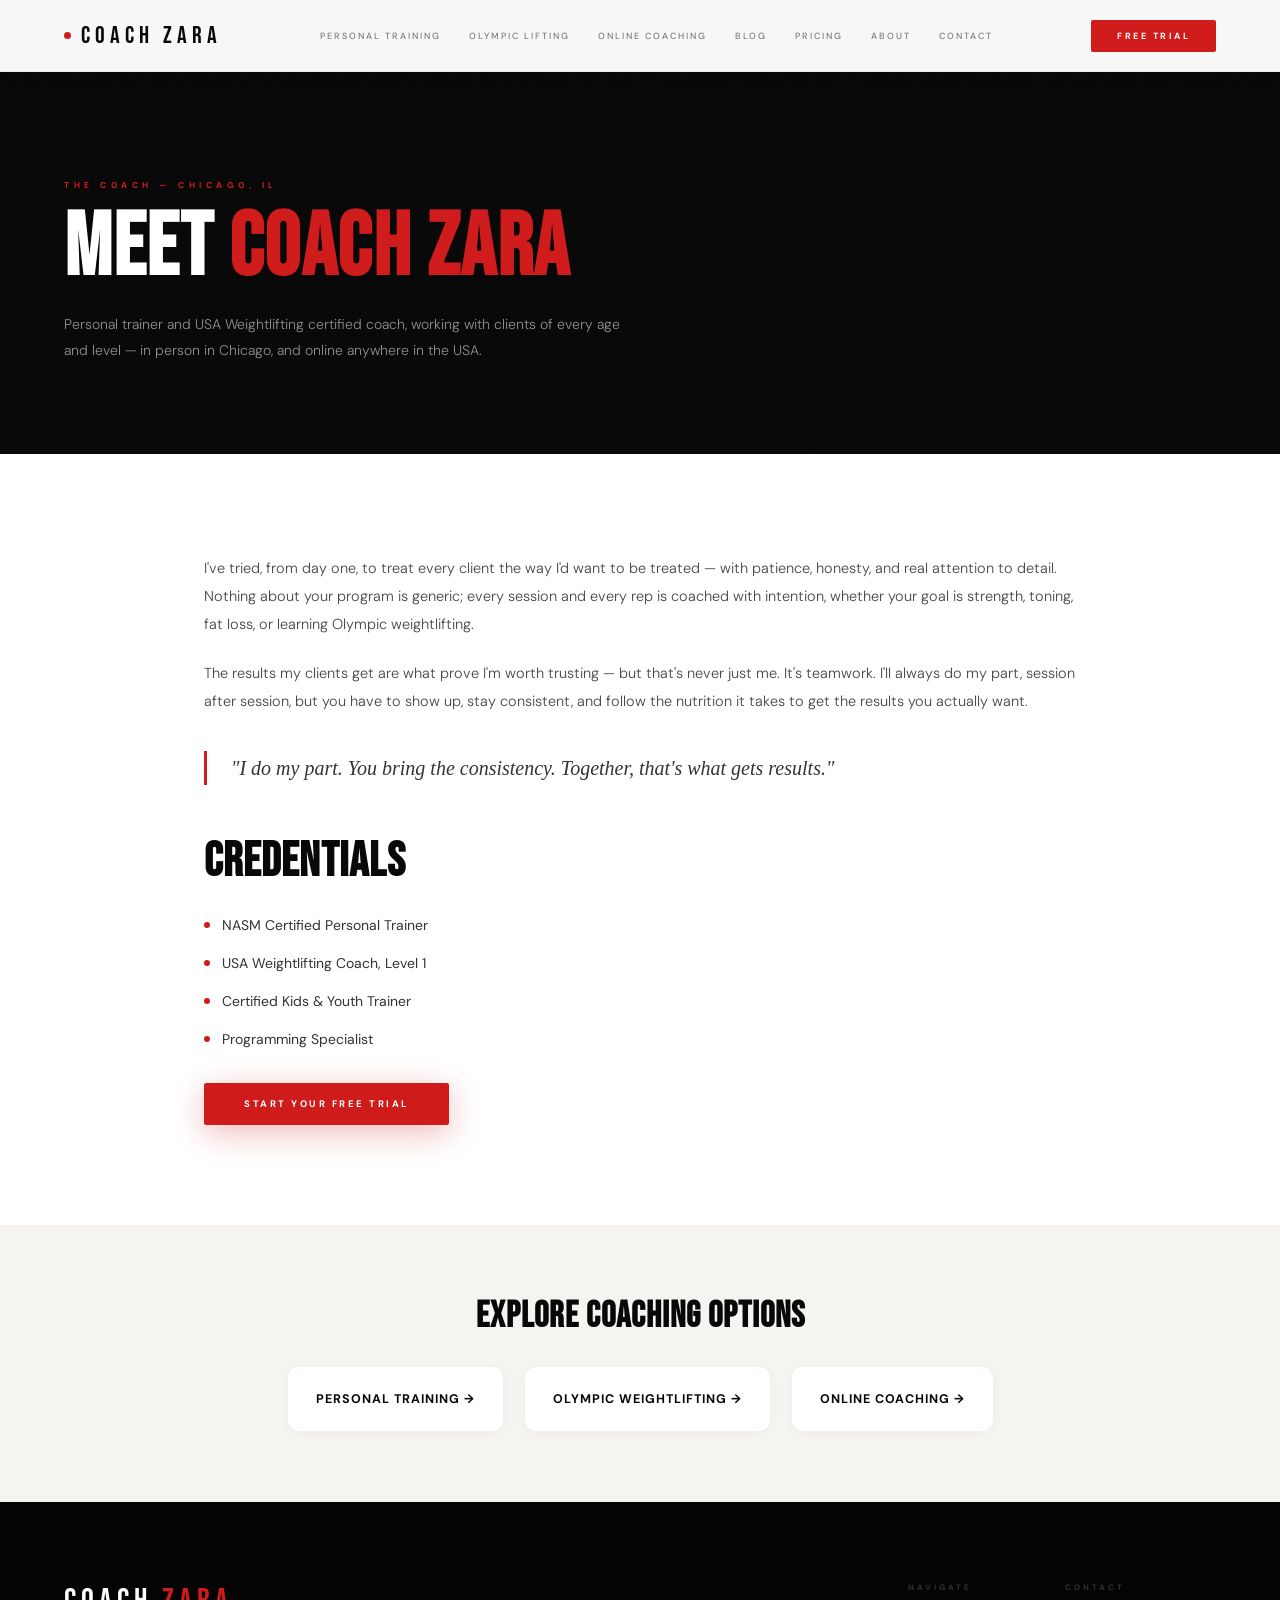
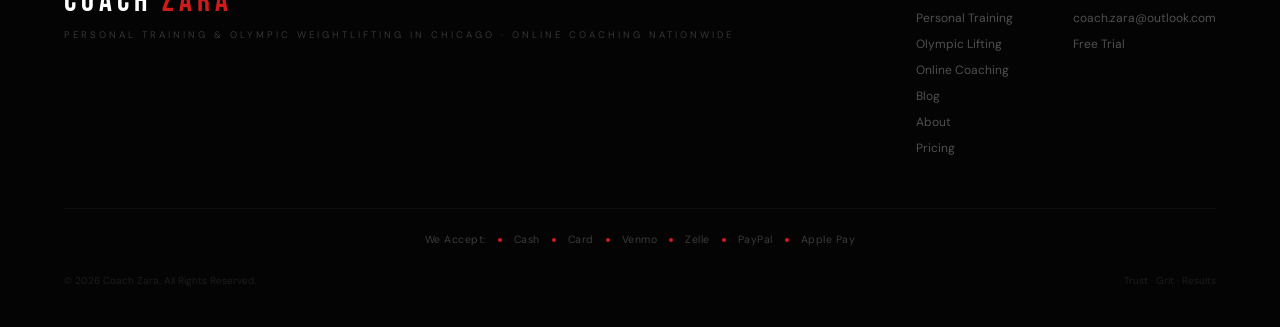
==== commit d4f766e8: "Add files via upload" ====
--- a/about.html
+++ b/about.html
@@ -25,6 +25,7 @@
     <li><a href="personal-training-chicago.html">Personal Training</a></li>
     <li><a href="olympic-weightlifting-chicago.html">Olympic Lifting</a></li>
     <li><a href="online-coaching.html">Online Coaching</a></li>
+    <li><a href="blog.html">Blog</a></li>
     <li><a href="index.html#pricing">Pricing</a></li>
     <li><a href="about.html">About</a></li>
     <li><a href="index.html#contact">Contact</a></li>
@@ -78,7 +79,8 @@
     <div class="ft-top">
       <div><div class="ft-logo">COACH <span>ZARA</span></div><div class="ft-sub">Personal Training & Olympic Weightlifting in Chicago · Online Coaching Nationwide</div></div>
       <div class="ft-links">
-        <div class="ftc"><h5>Navigate</h5><ul><li><a href="personal-training-chicago.html">Personal Training</a></li><li><a href="olympic-weightlifting-chicago.html">Olympic Lifting</a></li><li><a href="online-coaching.html">Online Coaching</a></li><li><a href="about.html">About</a></li><li><a href="index.html#pricing">Pricing</a></li></ul></div>
+        <div class="ftc"><h5>Navigate</h5><ul><li><a href="personal-training-chicago.html">Personal Training</a></li><li><a href="olympic-weightlifting-chicago.html">Olympic Lifting</a></li><li><a href="online-coaching.html">Online Coaching</a></li>
+    <li><a href="blog.html">Blog</a></li><li><a href="about.html">About</a></li><li><a href="index.html#pricing">Pricing</a></li></ul></div>
         <div class="ftc"><h5>Contact</h5><ul><li><a href="mailto:coach.zara@outlook.com">coach.zara@outlook.com</a></li><li><a href="index.html#trial">Free Trial</a></li></ul></div>
       </div>
     </div>
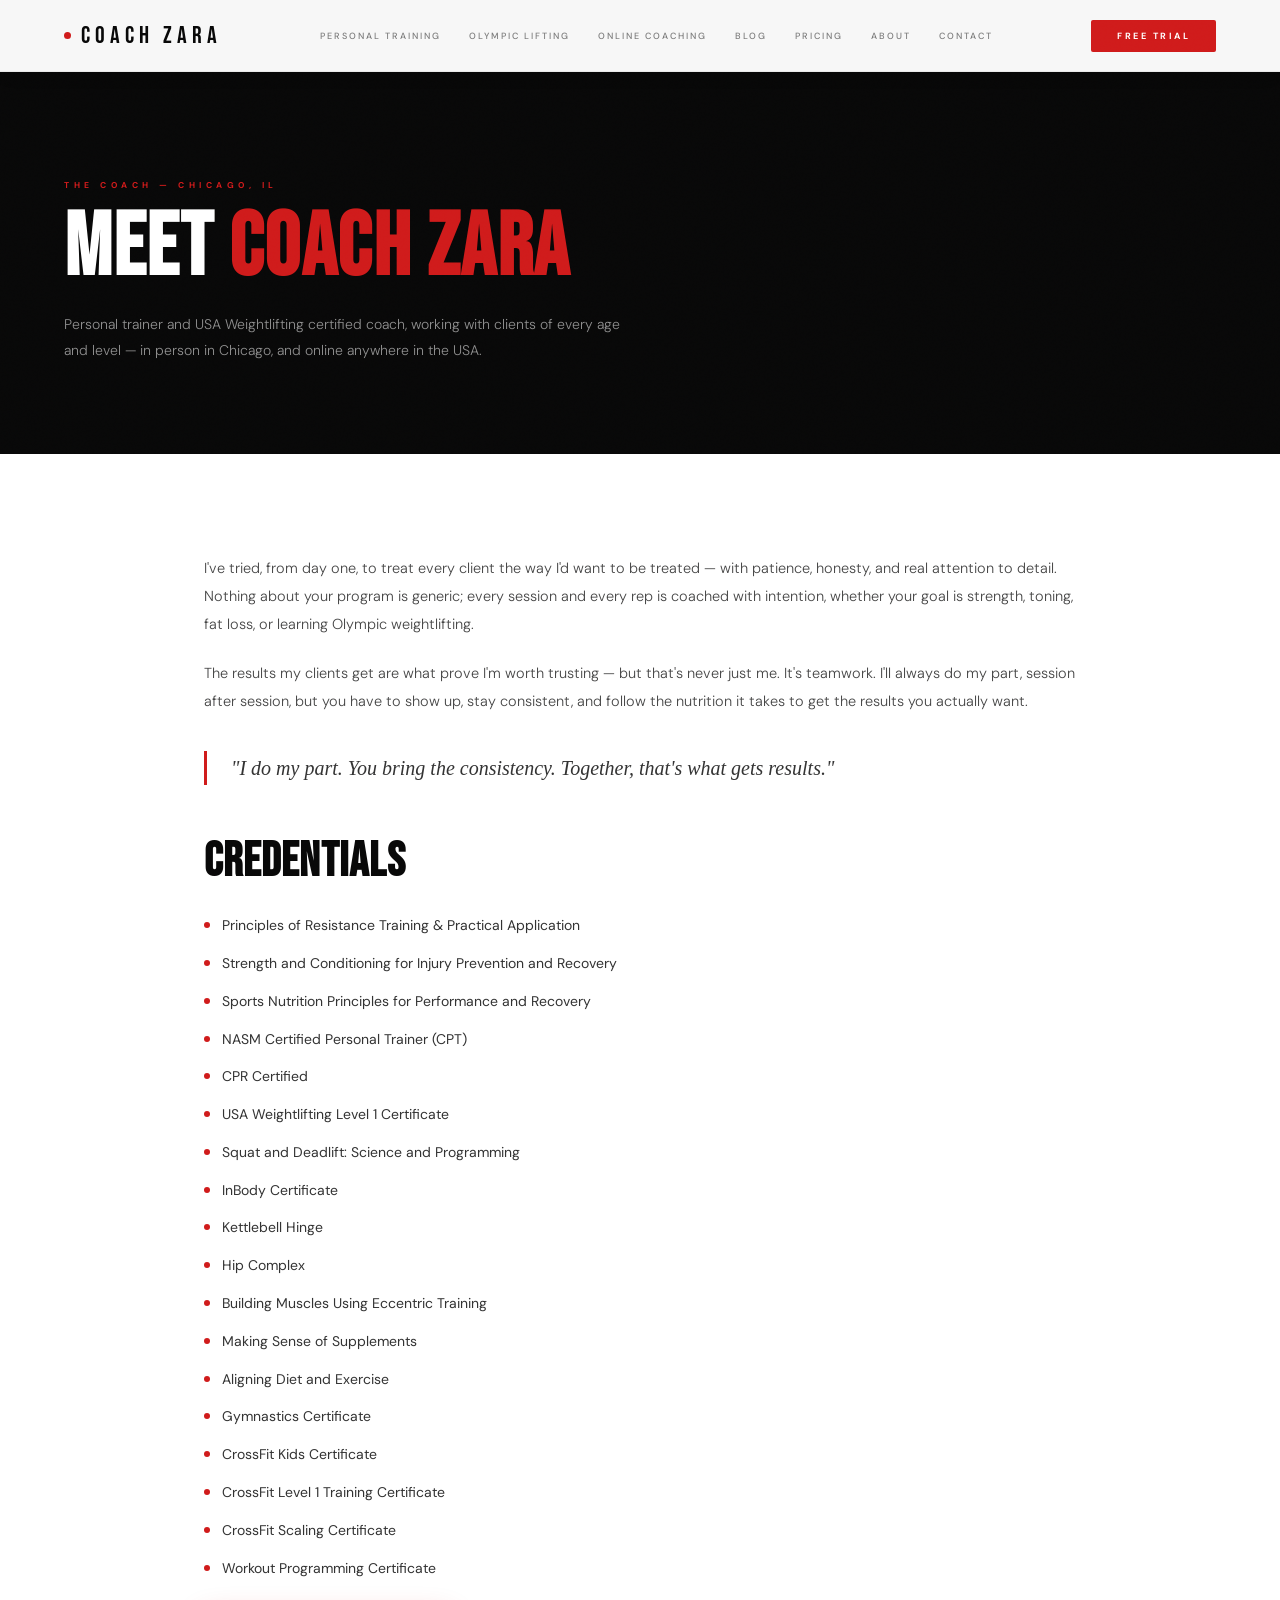
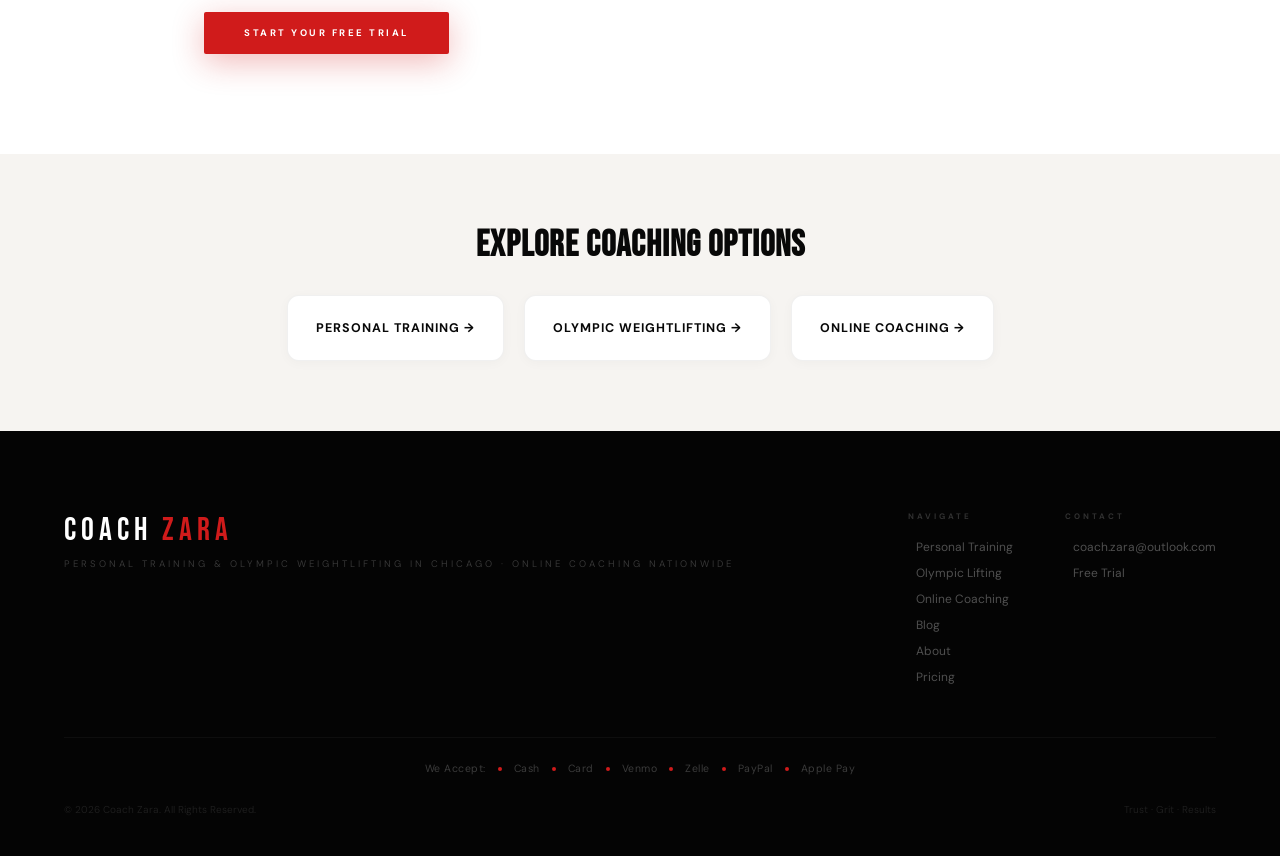
==== commit 5079dbba: "Add files via upload" ====
--- a/about.html
+++ b/about.html
@@ -5,11 +5,11 @@
 <meta name="viewport" content="width=device-width, initial-scale=1.0">
 <title>About Coach Zara | Personal Trainer in Chicago</title>
 <meta name="description" content="Meet Coach Zara — NASM certified personal trainer and USA Weightlifting Level 1 coach in Chicago, training clients of all ages and fitness levels in person and online.">
-<link rel="canonical" href="https://coachzara.com/about.html">
+<link rel="canonical" href="https://coachzara.com/about">
 <meta property="og:title" content="About Coach Zara">
 <meta property="og:description" content="NASM certified personal trainer and USA Weightlifting Level 1 coach based in Chicago.">
 <meta property="og:type" content="website">
-<meta property="og:url" content="https://coachzara.com/about.html">
+<meta property="og:url" content="https://coachzara.com/about">
 <meta property="og:image" content="https://coachzara.com/coach-zara.jpg">
 <meta name="twitter:card" content="summary_large_image">
 <link rel="preconnect" href="https://fonts.googleapis.com">
@@ -50,10 +50,24 @@
 
   <h2 class="content-h2" style="margin-top:48px;">Credentials</h2>
   <ul class="content-list">
-    <li>NASM Certified Personal Trainer</li>
-    <li>USA Weightlifting Coach, Level 1</li>
-    <li>Certified Kids & Youth Trainer</li>
-    <li>Programming Specialist</li>
+    <li>Principles of Resistance Training &amp; Practical Application</li>
+    <li>Strength and Conditioning for Injury Prevention and Recovery</li>
+    <li>Sports Nutrition Principles for Performance and Recovery</li>
+    <li>NASM Certified Personal Trainer (CPT)</li>
+    <li>CPR Certified</li>
+    <li>USA Weightlifting Level 1 Certificate</li>
+    <li>Squat and Deadlift: Science and Programming</li>
+    <li>InBody Certificate</li>
+    <li>Kettlebell Hinge</li>
+    <li>Hip Complex</li>
+    <li>Building Muscles Using Eccentric Training</li>
+    <li>Making Sense of Supplements</li>
+    <li>Aligning Diet and Exercise</li>
+    <li>Gymnastics Certificate</li>
+    <li>CrossFit Kids Certificate</li>
+    <li>CrossFit Level 1 Training Certificate</li>
+    <li>CrossFit Scaling Certificate</li>
+    <li>Workout Programming Certificate</li>
   </ul>
 
   <div class="hero-btns" style="margin-top:32px;">
--- a/style.css
+++ b/style.css
@@ -125,6 +125,7 @@
 .hbtxt{font-size:8.5px;letter-spacing:3px;font-weight:700;text-transform:uppercase;color:var(--red);}
 .hero-h1{font-family:'Bebas Neue',sans-serif;font-size:clamp(72px,10.5vw,148px);line-height:.88;letter-spacing:2px;color:#fff;margin-bottom:20px;opacity:0;animation:slideup .9s 2.4s forwards;}
 .hero-h1 .red{color:var(--red);}
+.hero-h1 .hero-kw{display:block;font-family:'DM Sans',sans-serif;font-size:clamp(13px,1.4vw,16px);font-weight:500;line-height:1.4;letter-spacing:3px;text-transform:uppercase;color:rgba(255,255,255,.7);margin-bottom:14px;}
 .hero-h1 .outline{-webkit-text-stroke:1.5px rgba(255,255,255,.3);color:transparent;}
 .hero-sub{font-size:14px;color:rgba(255,255,255,.5);line-height:1.9;max-width:400px;font-weight:300;opacity:0;animation:slideup .6s 2.6s forwards;}
 .hero-btns{display:flex;align-items:center;gap:18px;margin-top:36px;opacity:0;animation:slideup .6s 2.8s forwards;}
@@ -281,6 +282,9 @@
 .ci-box svg{stroke:var(--red);transition:stroke .3s;}
 .cert:hover .ci-box svg{stroke:#fff;}
 .cert-name{font-size:10px;font-weight:700;letter-spacing:2px;text-transform:uppercase;color:#fff;line-height:1.5;}
+.cert-list{list-style:none;max-width:1240px;margin:40px auto 0;display:grid;grid-template-columns:repeat(3,1fr);gap:12px 32px;padding:0;}
+.cert-list li{font-size:12px;color:rgba(255,255,255,.72);line-height:1.6;display:flex;align-items:flex-start;gap:10px;}
+.cert-list li::before{content:'';width:5px;height:5px;background:var(--red);border-radius:50%;flex-shrink:0;margin-top:7px;}
 .cert-extra{max-width:1240px;margin:40px auto 0;display:flex;align-items:center;justify-content:center;gap:12px;color:rgba(255,255,255,.28);font-size:11px;letter-spacing:1px;}
 .cedot{width:5px;height:5px;background:var(--red);border-radius:50%;}
 
@@ -423,6 +427,7 @@
   .testi-grid-wrap [style*="grid-row:span 2"]{grid-row:span 1!important;}
   nav,section,.cta-content,footer{padding-left:32px!important;padding-right:32px!important;}
   .svc-grid,.focus-grid,.certs-grid,.online-grid{grid-template-columns:1fr 1fr!important;}
+  .cert-list{grid-template-columns:1fr 1fr;}
   .about-grid{grid-template-columns:1fr!important;}
   .ft-top{flex-direction:column;}
   .scrub-text-layer,.hero{padding-left:32px!important;padding-right:32px!important;}
@@ -433,6 +438,7 @@
   nav{justify-content:flex-start!important;}
   .nav-links,.nav-cta{display:none!important;}
   .svc-grid,.focus-grid,.certs-grid,.online-grid{grid-template-columns:1fr!important;}
+  .cert-list{grid-template-columns:1fr;}
 }
 
 /* ══════════════════════════════════════════
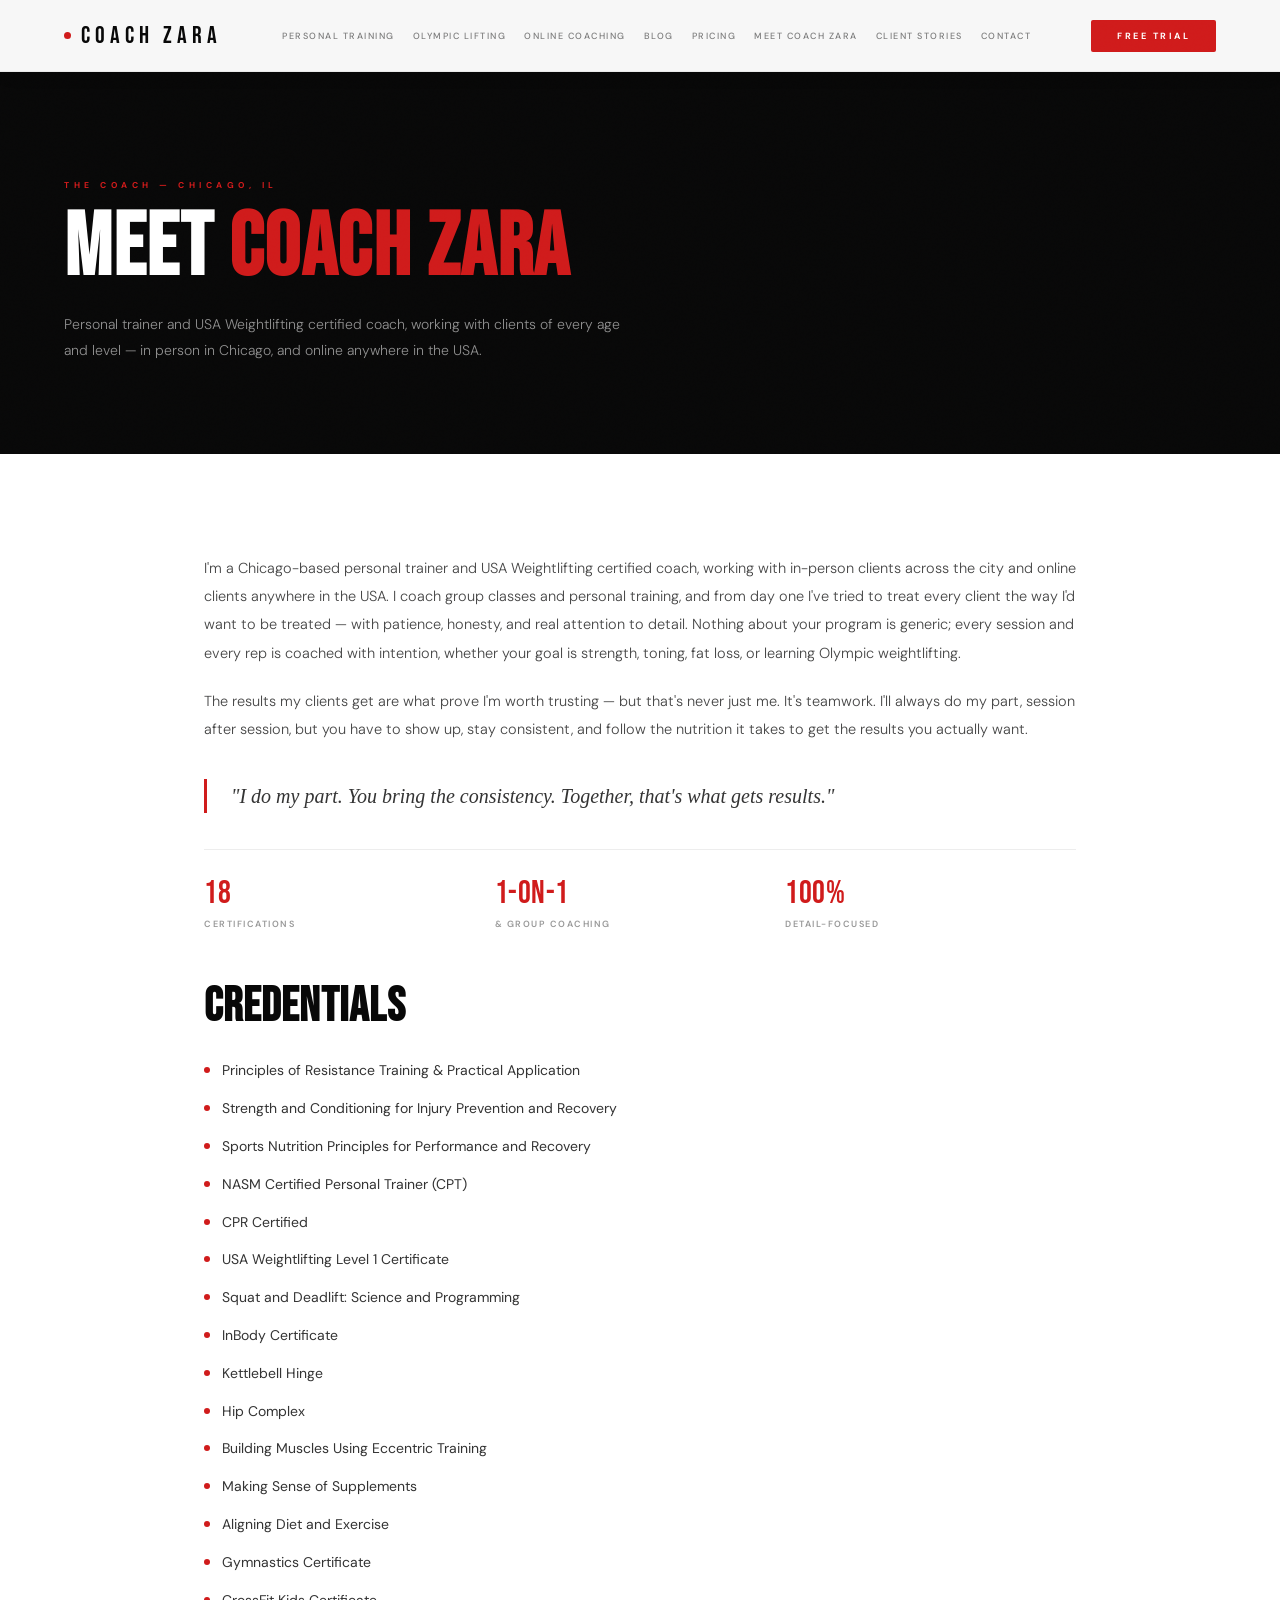
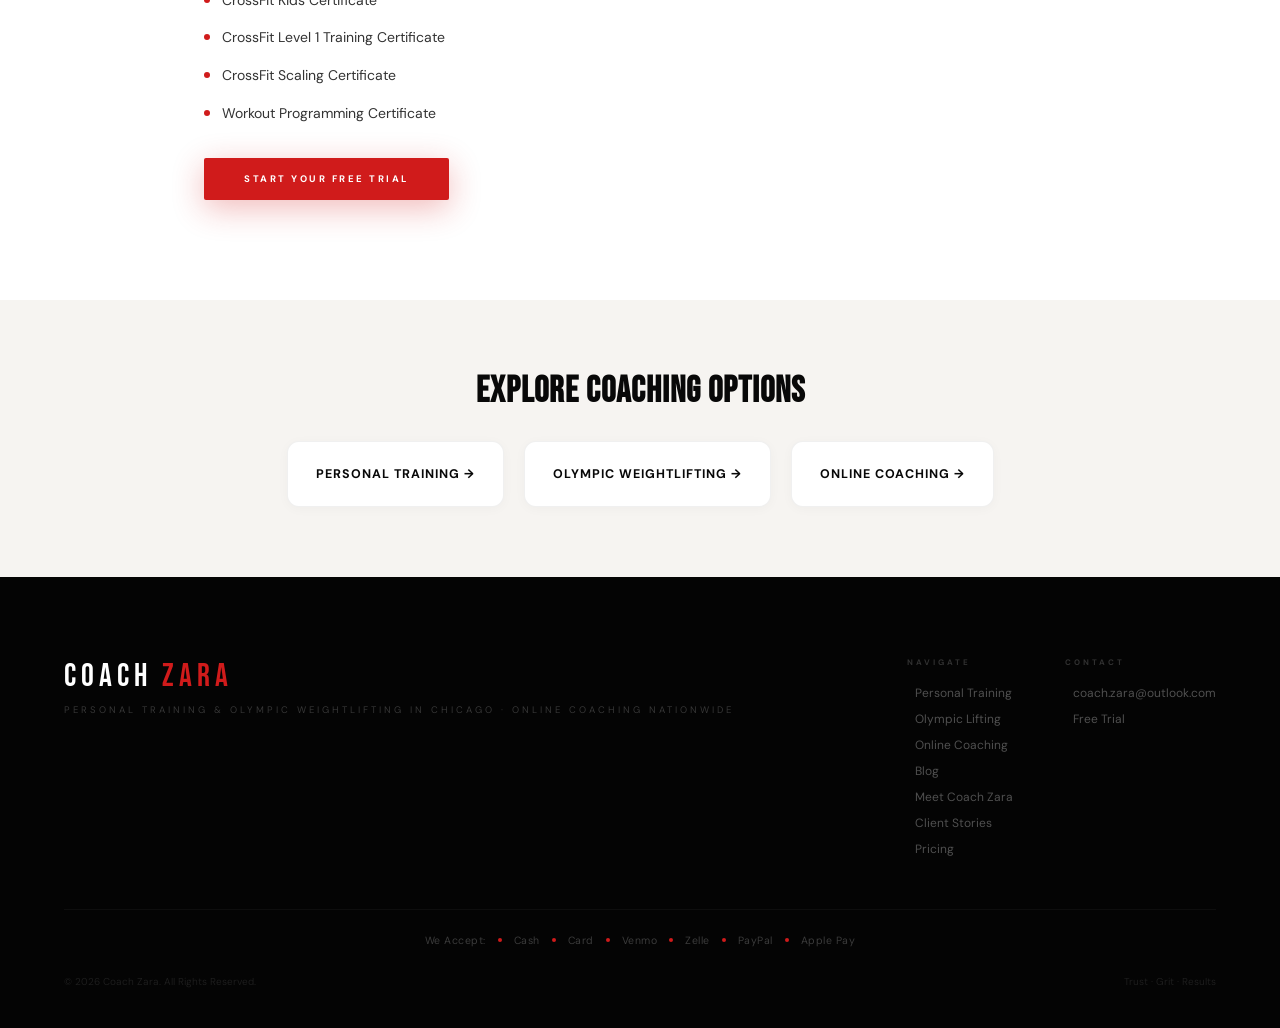
==== commit a96bee64: "Add files via upload" ====
--- a/about.html
+++ b/about.html
@@ -27,7 +27,8 @@
     <li><a href="online-coaching.html">Online Coaching</a></li>
     <li><a href="blog.html">Blog</a></li>
     <li><a href="index.html#pricing">Pricing</a></li>
-    <li><a href="about.html">About</a></li>
+    <li><a href="about.html">Meet Coach Zara</a></li>
+    <li><a href="client-stories.html">Client Stories</a></li>
     <li><a href="index.html#contact">Contact</a></li>
   </ul>
   <a href="index.html#trial" class="nav-cta">Free Trial</a>
@@ -42,10 +43,15 @@
 
 <!-- CONTENT -->
 <section class="content-section">
-  <p class="content-p">I've tried, from day one, to treat every client the way I'd want to be treated — with patience, honesty, and real attention to detail. Nothing about your program is generic; every session and every rep is coached with intention, whether your goal is strength, toning, fat loss, or learning Olympic weightlifting.</p>
+  <p class="content-p">I'm a Chicago-based personal trainer and USA Weightlifting certified coach, working with in-person clients across the city and online clients anywhere in the USA. I coach group classes and personal training, and from day one I've tried to treat every client the way I'd want to be treated — with patience, honesty, and real attention to detail. Nothing about your program is generic; every session and every rep is coached with intention, whether your goal is strength, toning, fat loss, or learning Olympic weightlifting.</p>
   <p class="content-p">The results my clients get are what prove I'm worth trusting — but that's never just me. It's teamwork. I'll always do my part, session after session, but you have to show up, stay consistent, and follow the nutrition it takes to get the results you actually want.</p>
   <div class="about-quote" style="margin:36px 0;">
     <p style="font-family:'Playfair Display',serif;font-style:italic;font-size:20px;color:#333;">"I do my part. You bring the consistency. Together, that's what gets results."</p>
+  </div>
+  <div class="about-stats">
+    <div class="about-stat"><div class="about-stat-num">18</div><div class="about-stat-lbl">Certifications</div></div>
+    <div class="about-stat"><div class="about-stat-num">1-on-1</div><div class="about-stat-lbl">& Group Coaching</div></div>
+    <div class="about-stat"><div class="about-stat-num">100%</div><div class="about-stat-lbl">Detail-Focused</div></div>
   </div>
 
   <h2 class="content-h2" style="margin-top:48px;">Credentials</h2>
@@ -94,7 +100,7 @@
       <div><div class="ft-logo">COACH <span>ZARA</span></div><div class="ft-sub">Personal Training & Olympic Weightlifting in Chicago · Online Coaching Nationwide</div></div>
       <div class="ft-links">
         <div class="ftc"><h5>Navigate</h5><ul><li><a href="personal-training-chicago.html">Personal Training</a></li><li><a href="olympic-weightlifting-chicago.html">Olympic Lifting</a></li><li><a href="online-coaching.html">Online Coaching</a></li>
-    <li><a href="blog.html">Blog</a></li><li><a href="about.html">About</a></li><li><a href="index.html#pricing">Pricing</a></li></ul></div>
+    <li><a href="blog.html">Blog</a></li><li><a href="about.html">Meet Coach Zara</a></li><li><a href="client-stories.html">Client Stories</a></li><li><a href="index.html#pricing">Pricing</a></li></ul></div>
         <div class="ftc"><h5>Contact</h5><ul><li><a href="mailto:coach.zara@outlook.com">coach.zara@outlook.com</a></li><li><a href="index.html#trial">Free Trial</a></li></ul></div>
       </div>
     </div>
--- a/style.css
+++ b/style.css
@@ -42,6 +42,11 @@
 .nav-links a:hover{color:#fff;}
 nav.solid .nav-links a:hover{color:var(--blk);}
 .nav-links a:hover::after{transform:scaleX(1);}
+.nav-logo,.nav-links a,.nav-cta{white-space:nowrap;flex-shrink:0;}
+@media(max-width:1300px){.nav-links a{padding:0 9px;letter-spacing:1.5px;}.nav-links a::after{left:9px;right:9px;}}
+@media(max-width:1100px){.nav-links a{padding:0 6px;letter-spacing:1px;font-size:8.5px;}.nav-links a::after{left:6px;right:6px;}.nav-cta{padding:10px 16px;}}
+@media(max-width:1000px){.nav-cta{display:none;}}
+@media(max-width:860px){.nav-links{display:none;}.nav-cta{display:inline-block;}}
 .nav-cta{padding:10px 26px;background:var(--red);color:#fff;font-size:9px;letter-spacing:2.5px;font-weight:700;text-transform:uppercase;text-decoration:none;border-radius:2px;transition:background .25s,transform .2s;}
 .nav-cta:hover{background:#ff2020;transform:translateY(-1px);}
 
@@ -421,6 +426,25 @@
 .ft-tag2{text-align:center;margin-top:28px;}
 .ft-tag2 p{font-size:8px;letter-spacing:6px;text-transform:uppercase;color:rgba(208,27,27,.35);}
 
+/* homepage pricing overview (full tables live on each service page) */
+.price-links{display:grid;grid-template-columns:repeat(4,1fr);gap:16px;max-width:1240px;margin:64px auto 0;}
+.price-link{display:flex;flex-direction:column;background:var(--white);border:1px solid rgba(0,0,0,.06);border-radius:14px;padding:32px 26px;text-decoration:none;color:inherit;transition:transform .3s,box-shadow .3s,border-color .3s;}
+.price-link:hover{transform:translateY(-5px);box-shadow:0 26px 60px rgba(0,0,0,.09);border-color:rgba(208,27,27,.15);}
+.pl-name{font-family:'Bebas Neue',sans-serif;font-size:26px;letter-spacing:1px;color:var(--blk);line-height:1;}
+.pl-desc{font-size:12px;color:#888;font-weight:300;line-height:1.6;margin-top:10px;flex:1;}
+.pl-from{font-size:15px;font-weight:700;color:var(--red);margin-top:18px;}
+.pl-cta{font-size:9px;letter-spacing:2px;text-transform:uppercase;font-weight:700;color:var(--blk);margin-top:14px;}
+
+/* faq */
+.faq{background:var(--off);padding:120px 64px;}
+.faq-list{max-width:820px;margin:56px auto 0;border-top:1px solid rgba(0,0,0,.1);}
+.faq-item{border-bottom:1px solid rgba(0,0,0,.1);}
+.faq-item summary{list-style:none;cursor:pointer;padding:24px 40px 24px 0;position:relative;font-size:16px;font-weight:500;color:var(--blk);}
+.faq-item summary::-webkit-details-marker{display:none;}
+.faq-item summary::after{content:'+';position:absolute;right:4px;top:50%;transform:translateY(-50%);font-size:22px;font-weight:300;color:var(--red);transition:transform .3s;}
+.faq-item[open] summary::after{transform:translateY(-50%) rotate(45deg);}
+.faq-item p{font-size:14px;line-height:1.9;color:#555;font-weight:300;padding:0 40px 24px 0;margin:0;}
+
 /* responsive */
 @media(max-width:1100px){
   .testi-grid-wrap{grid-template-columns:1fr 1fr!important;}
@@ -428,6 +452,7 @@
   nav,section,.cta-content,footer{padding-left:32px!important;padding-right:32px!important;}
   .svc-grid,.focus-grid,.certs-grid,.online-grid{grid-template-columns:1fr 1fr!important;}
   .cert-list{grid-template-columns:1fr 1fr;}
+  .price-links{grid-template-columns:1fr 1fr;}
   .about-grid{grid-template-columns:1fr!important;}
   .ft-top{flex-direction:column;}
   .scrub-text-layer,.hero{padding-left:32px!important;padding-right:32px!important;}
@@ -439,6 +464,7 @@
   .nav-links,.nav-cta{display:none!important;}
   .svc-grid,.focus-grid,.certs-grid,.online-grid{grid-template-columns:1fr!important;}
   .cert-list{grid-template-columns:1fr;}
+  .price-links{grid-template-columns:1fr;}
 }
 
 /* ══════════════════════════════════════════
